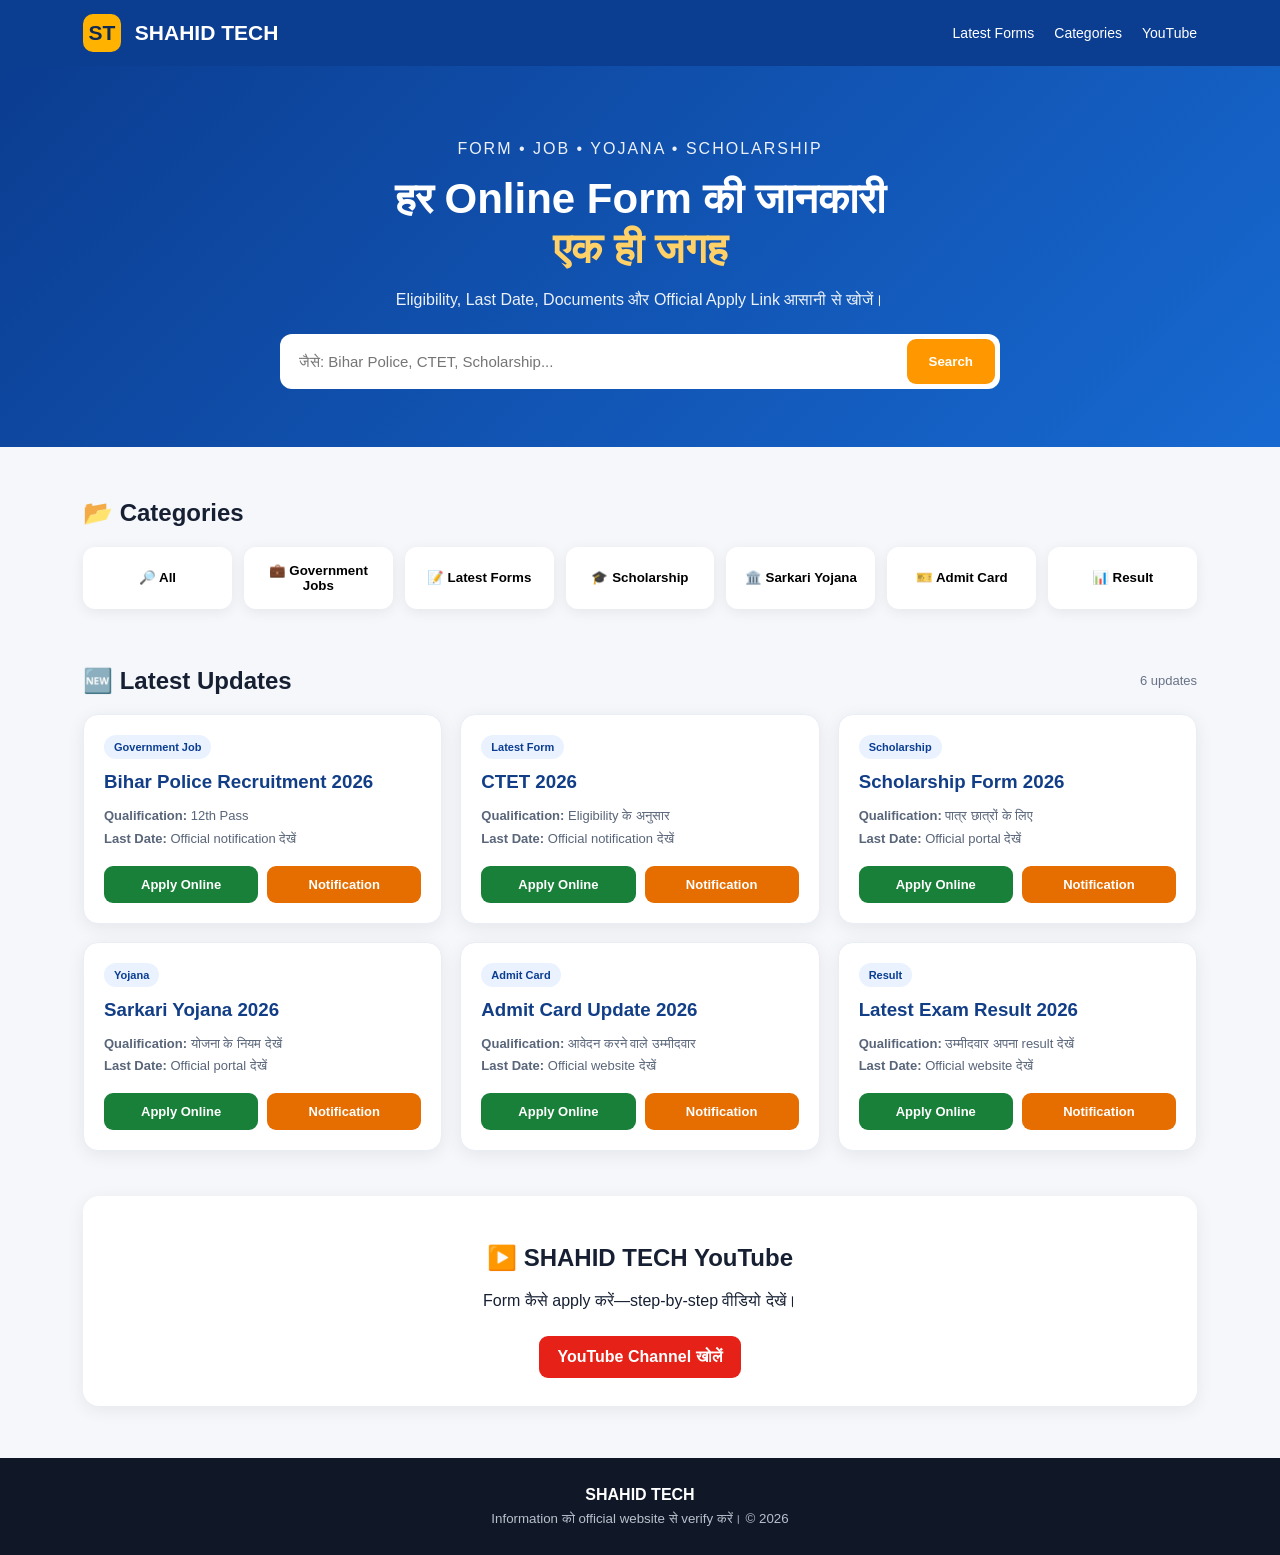
==== index.html @ 17b98d33 "Add files via upload" ====
<!doctype html>
<html lang="hi">
<head>
<meta charset="utf-8"><meta name="viewport" content="width=device-width,initial-scale=1">
<title>SHAHID TECH | Latest Forms, Jobs & Online Apply</title>
<meta name="description" content="SHAHID TECH पर Latest Forms, Government Jobs, Scholarship, Yojana, Admit Card और Results की जानकारी पाएं।">
<link rel="stylesheet" href="style.css">
</head>
<body>
<header>
  <div class="nav">
    <a class="brand" href="index.html"><span>ST</span> SHAHID TECH</a>
    <nav>
      <a href="#latest">Latest Forms</a><a href="#categories">Categories</a><a href="#youtube">YouTube</a>
    </nav>
  </div>
</header>

<section class="hero">
  <div class="hero-inner">
    <p class="tag">FORM • JOB • YOJANA • SCHOLARSHIP</p>
    <h1>हर Online Form की जानकारी<br><b>एक ही जगह</b></h1>
    <p>Eligibility, Last Date, Documents और Official Apply Link आसानी से खोजें।</p>
    <div class="search"><input id="search" placeholder="जैसे: Bihar Police, CTET, Scholarship..." oninput="filterForms()"><button onclick="filterForms()">Search</button></div>
  </div>
</section>

<main>
<section id="categories">
  <h2>📂 Categories</h2>
  <div class="cats">
    <button onclick="category('all')">🔎 All</button><button onclick="category('job')">💼 Government Jobs</button>
    <button onclick="category('form')">📝 Latest Forms</button><button onclick="category('scholarship')">🎓 Scholarship</button>
    <button onclick="category('yojana')">🏛️ Sarkari Yojana</button><button onclick="category('admit')">🎫 Admit Card</button>
    <button onclick="category('result')">📊 Result</button>
  </div>
</section>

<section id="latest">
  <div class="section-head"><h2>🆕 Latest Updates</h2><span id="count"></span></div>
  <div id="forms" class="grid"></div>
  <p id="empty" class="empty" hidden>कोई matching update नहीं मिला।</p>
</section>

<section id="youtube" class="youtube">
  <h2>▶️ SHAHID TECH YouTube</h2>
  <p>Form कैसे apply करें—step-by-step वीडियो देखें।</p>
  <a class="yt" href="#" target="_blank" rel="noopener">YouTube Channel खोलें</a>
</section>
</main>

<footer><strong>SHAHID TECH</strong><br><small>Information को official website से verify करें। © 2026</small></footer>
<script src="script.js"></script>
</body>
</html>
---- style.css ----
*{box-sizing:border-box}body{margin:0;font-family:Arial,"Noto Sans Devanagari",sans-serif;background:#f5f7fb;color:#172033}header{background:#0b3d91;color:#fff;position:sticky;top:0;z-index:5}.nav{max-width:1150px;margin:auto;padding:14px 18px;display:flex;align-items:center;justify-content:space-between}.brand{color:#fff;text-decoration:none;font-weight:800;font-size:21px}.brand span{display:inline-grid;place-items:center;background:#ffb300;color:#102a56;width:38px;height:38px;border-radius:10px;margin-right:8px}.nav nav a{color:#fff;text-decoration:none;margin-left:20px;font-size:14px}.hero{background:linear-gradient(135deg,#0b3d91,#1769d1);color:#fff;padding:58px 18px}.hero-inner{max-width:900px;margin:auto;text-align:center}.tag{font-size:12px;letter-spacing:2px;opacity:.85}.hero h1{font-size:42px;line-height:1.2;margin:12px 0}.hero h1 b{color:#ffd166}.hero p{font-size:16px;opacity:.92}.search{max-width:720px;margin:25px auto 0;display:flex;background:#fff;border-radius:12px;padding:5px}.search input{flex:1;border:0;outline:0;padding:14px;font-size:15px;border-radius:9px}.search button{border:0;background:#ff9800;color:#fff;font-weight:700;padding:0 22px;border-radius:9px}main{max-width:1150px;margin:auto;padding:32px 18px}h2{font-size:24px}.cats{display:grid;grid-template-columns:repeat(auto-fit,minmax(145px,1fr));gap:12px;margin:18px 0 38px}.cats button{border:0;background:#fff;padding:16px 8px;border-radius:12px;box-shadow:0 3px 14px #00000012;font-weight:700;cursor:pointer}.cats button:hover{background:#eaf2ff}.section-head{display:flex;justify-content:space-between;align-items:center}.section-head span{color:#687386;font-size:13px}.grid{display:grid;grid-template-columns:repeat(auto-fit,minmax(280px,1fr));gap:18px}.card{background:#fff;border-radius:15px;padding:20px;box-shadow:0 4px 18px #00000012;border:1px solid #e9edf5}.badge{display:inline-block;background:#eaf2ff;color:#0b3d91;border-radius:20px;padding:6px 10px;font-size:11px;font-weight:700}.card h3{margin:12px 0;color:#123e87}.meta{font-size:13px;line-height:1.7;color:#596579}.actions{display:flex;gap:9px;margin-top:16px}.btn{flex:1;text-align:center;text-decoration:none;padding:11px;border-radius:9px;color:#fff;font-weight:700;font-size:13px}.apply{background:#188038}.notice{background:#e66d00}.empty{text-align:center;padding:35px;color:#667085}.youtube{margin-top:45px;background:#fff;border-radius:16px;padding:28px;text-align:center;box-shadow:0 4px 18px #00000012}.yt{display:inline-block;background:#e62117;color:#fff;padding:12px 18px;border-radius:9px;text-decoration:none;font-weight:700;margin-top:10px}footer{margin-top:20px;background:#101828;color:#fff;text-align:center;padding:28px}footer small{display:block;margin-top:7px;color:#b8c0cc}@media(max-width:650px){.nav nav{display:none}.hero{padding:42px 15px}.hero h1{font-size:30px}.search button{padding:0 16px}main{padding-top:25px}}
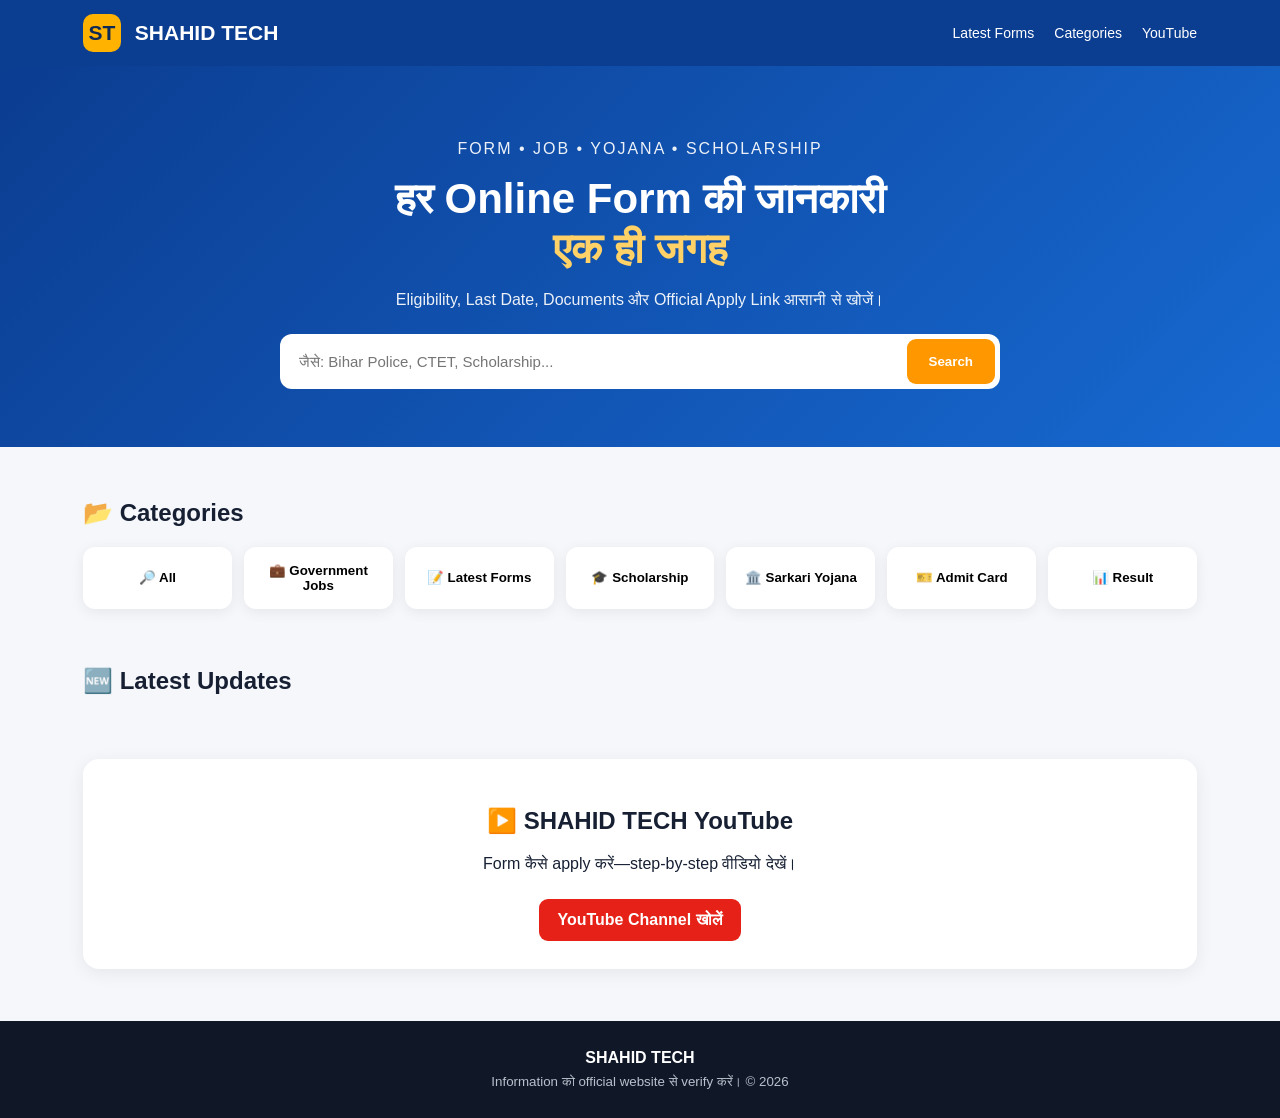
==== commit 34066ab4: "Update YouTube link in index.html" ====
--- a/index.html
+++ b/index.html
@@ -45,11 +45,11 @@
 <section id="youtube" class="youtube">
   <h2>▶️ SHAHID TECH YouTube</h2>
   <p>Form कैसे apply करें—step-by-step वीडियो देखें।</p>
-  <a class="yt" href="#" target="_blank" rel="noopener">YouTube Channel खोलें</a>
+  <a class="yt" href="https://youtube.com/@shahidtech-h2n?si=2taPfA9scJ4U2Pff" target="_blank" rel="noopener">YouTube Channel खोलें</a>
 </section>
 </main>
 
 <footer><strong>SHAHID TECH</strong><br><small>Information को official website से verify करें। © 2026</small></footer>
 <script src="script.js"></script>
 </body>
-</html>+</html>
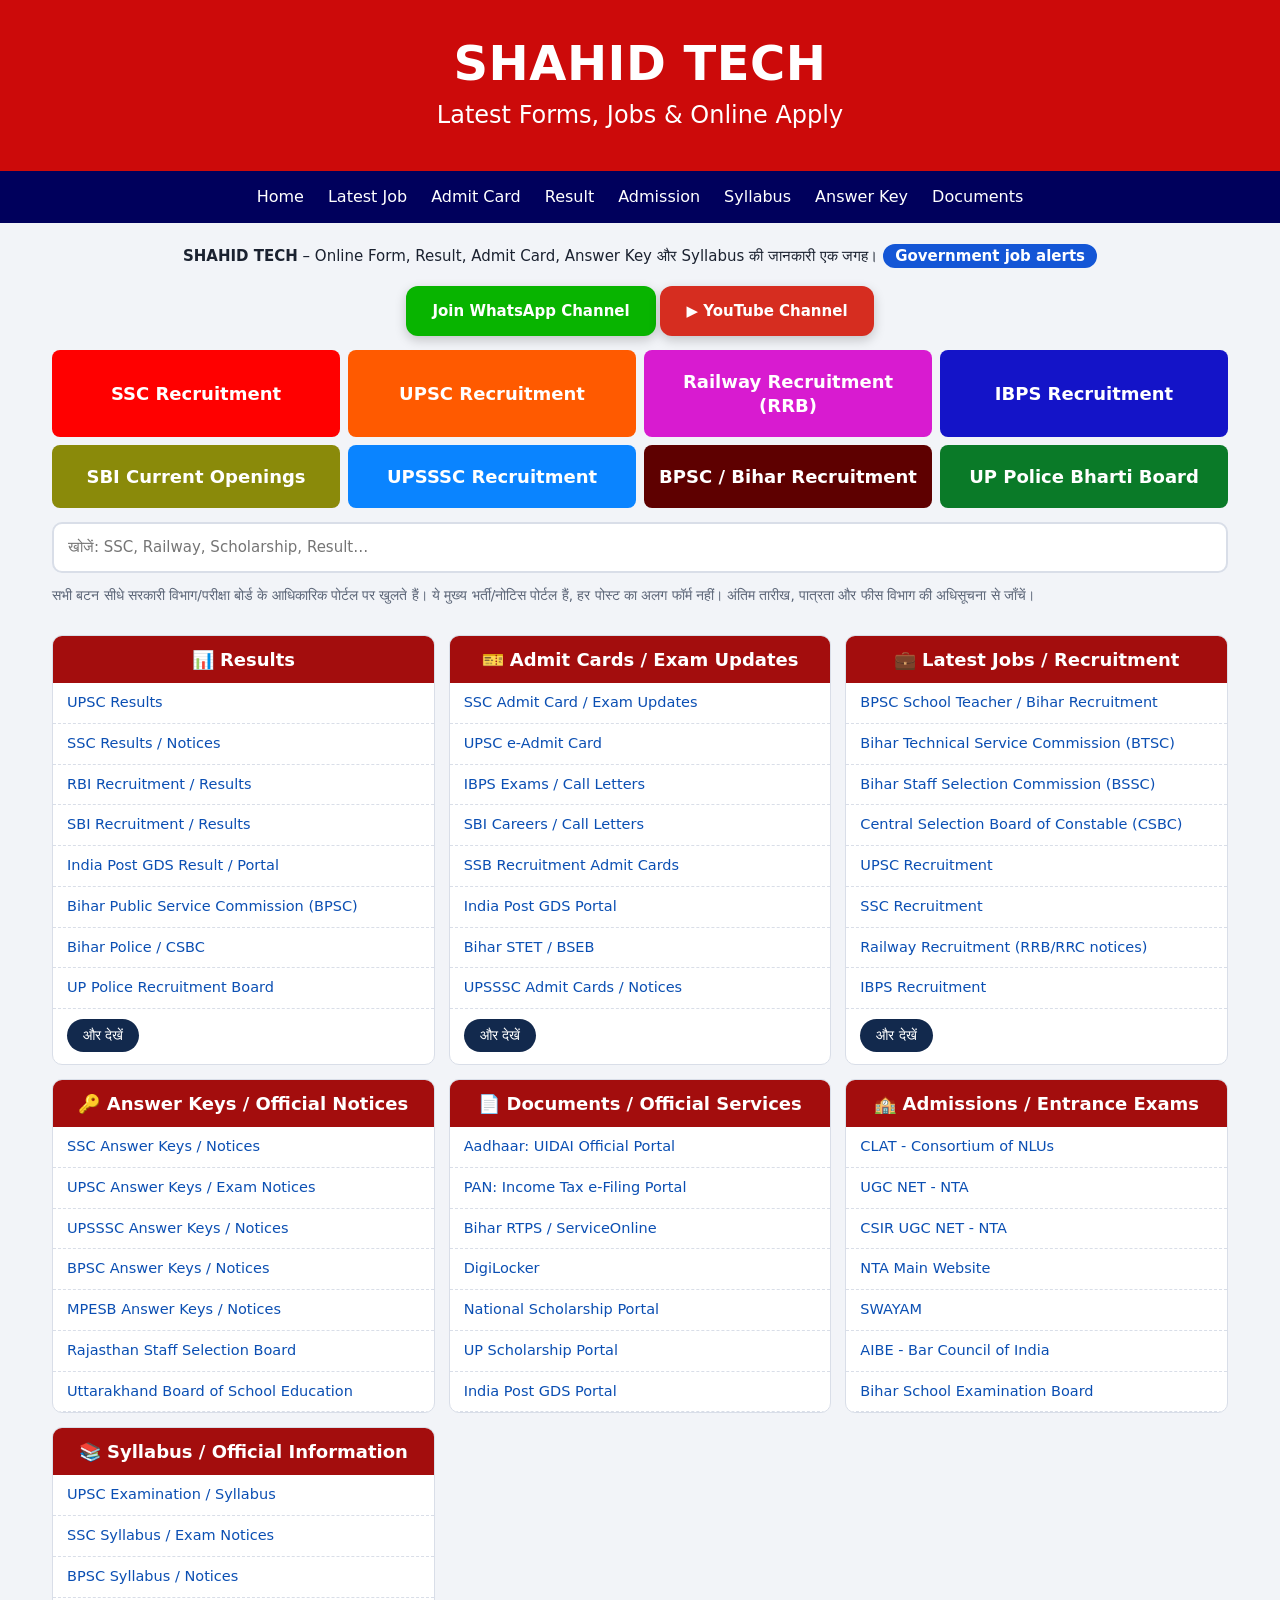
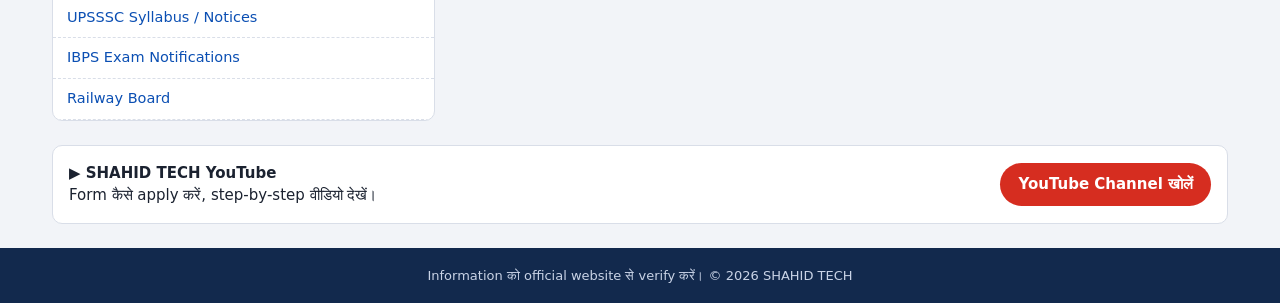
==== commit 0930bc31: "Add files via upload" ====
--- a/index.html
+++ b/index.html
@@ -1,55 +1,462 @@
-<!doctype html>
+<!DOCTYPE html>
 <html lang="hi">
 <head>
-<meta charset="utf-8"><meta name="viewport" content="width=device-width,initial-scale=1">
+<meta charset="utf-8">
+<meta name="viewport" content="width=device-width,initial-scale=1,viewport-fit=cover">
 <title>SHAHID TECH | Latest Forms, Jobs & Online Apply</title>
 <meta name="description" content="SHAHID TECH पर Latest Forms, Government Jobs, Scholarship, Yojana, Admit Card और Results की जानकारी पाएं।">
-<link rel="stylesheet" href="style.css">
+<style>
+:root{--bg:#f2f4f8;--card:#fff;--ink:#1b2230;--mute:#5b6577;--line:#d9dee8;--brand:#12294d;--accent:#e8a317;--link:#0b4fb3}
+*{box-sizing:border-box}
+:root{padding-top:env(safe-area-inset-top,0px);padding-bottom:env(safe-area-inset-bottom,0px)}
+html{scroll-padding-top:calc(60px + env(safe-area-inset-top,0px))}
+html{scroll-behavior:smooth;scroll-padding-top:60px}
+body{margin:0;background:var(--bg);color:var(--ink);font:15px/1.5 "Noto Sans Devanagari","Mukta",system-ui,-apple-system,"Segoe UI",sans-serif}
+a{color:var(--link);text-decoration:none}
+a:hover{text-decoration:underline}
+a:focus-visible,input:focus-visible,button:focus-visible{outline:3px solid var(--accent);outline-offset:2px}
+.top{background:#cc0a0a;color:#fff;text-align:center;padding:36px 12px 38px}
+.top h1{margin:0;font-size:clamp(30px,7vw,48px);font-weight:600;letter-spacing:.5px;line-height:1.15}
+.top p{margin:6px 0 0;font-size:clamp(16px,3.5vw,24px)}
+nav.menu{background:#00005c;display:flex;justify-content:center;overflow-x:auto;scrollbar-width:none;position:sticky;top:env(safe-area-inset-top,0px);z-index:5}
+nav.menu a{color:#fff;padding:14px 12px;white-space:nowrap;font-size:16px}
+nav.menu a:hover{background:#ffffff26;text-decoration:none}
+.hero{text-align:center}
+.tag{margin:6px 0 12px;font-size:15px}
+.pill{background:#1456d6;color:#fff;border-radius:999px;padding:3px 12px;font-weight:700;white-space:nowrap}
+.pill:hover{text-decoration:none;opacity:.9}
+.green{display:inline-block;background:#08b400;color:#fff;padding:14px 26px;border-radius:12px;font-weight:600;box-shadow:0 4px 12px #0003;margin:6px 0 14px}
+.green:hover{text-decoration:none;opacity:.92}
+.note{margin:0 0 14px;color:var(--mute);font-size:13.5px;text-align:left}
+.tiles{display:grid;grid-template-columns:repeat(4,1fr);gap:8px;margin-bottom:14px}
+.tiles a{color:#fff;font-weight:700;font-size:clamp(14px,2.2vw,18px);line-height:1.3;padding:20px 8px;border-radius:8px;display:flex;align-items:center;justify-content:center;text-align:center}
+.tiles a:hover{text-decoration:none;filter:brightness(1.1)}
+@media (max-width:600px){.tiles{grid-template-columns:repeat(2,1fr)}nav.menu{justify-content:flex-start}}
+.hero{max-width:1200px;margin:auto;padding:16px 12px 8px}
+.search{display:flex;gap:8px}
+.search input{flex:1;font:inherit;padding:12px 14px;border:2px solid var(--line);border-radius:10px;background:#fff}
+.search input:focus{border-color:var(--brand)}
+main{max-width:1200px;margin:auto;padding:8px 12px 24px}
+#grid{display:grid;grid-template-columns:repeat(3,1fr);gap:14px}
+@media (max-width:900px){#grid{grid-template-columns:repeat(2,1fr)}}
+@media (max-width:600px){#grid{grid-template-columns:1fr}}
+section{background:var(--card);border:1px solid var(--line);border-radius:10px;overflow:hidden;display:flex;flex-direction:column}
+section h2{margin:0;padding:10px 14px;color:#fff;font-size:18px;text-align:center}
+ul{list-style:none;margin:0;padding:0;flex:1}
+li{border-bottom:1px dashed var(--line)}
+li a{display:block;padding:9px 14px;font-size:14.5px}
+li a:hover{background:#f3f7ff}
+.new{background:#d62d20;color:#fff;font-size:11px;padding:1px 6px;border-radius:4px;margin-left:6px;vertical-align:middle}
+.more{margin:10px 14px 12px;align-self:flex-start;font:inherit;font-size:14px;background:var(--brand);color:#fff;border:0;border-radius:999px;padding:6px 16px;cursor:pointer}
+.empty{display:none;text-align:center;padding:30px;color:var(--mute)}
+.yt{max-width:1200px;margin:0 auto 24px;padding:0 12px}
+.yt div{background:var(--card);border:1px solid var(--line);border-radius:10px;padding:16px;display:flex;flex-wrap:wrap;gap:12px;align-items:center;justify-content:space-between}
+.btn{background:#d62d20;color:#fff;padding:10px 18px;border-radius:999px;font-weight:700}
+.btn:hover{text-decoration:none;opacity:.92}
+footer{background:var(--brand);color:#c9d3e6;text-align:center;padding:18px 12px;font-size:13px}
+footer a{color:#fff}
+@media (prefers-reduced-motion:reduce){html{scroll-behavior:auto}}
+</style>
 </head>
-<body>
-<header>
-  <div class="nav">
-    <a class="brand" href="index.html"><span>ST</span> SHAHID TECH</a>
-    <nav>
-      <a href="#latest">Latest Forms</a><a href="#categories">Categories</a><a href="#youtube">YouTube</a>
-    </nav>
-  </div>
-</header>
-
-<section class="hero">
-  <div class="hero-inner">
-    <p class="tag">FORM • JOB • YOJANA • SCHOLARSHIP</p>
-    <h1>हर Online Form की जानकारी<br><b>एक ही जगह</b></h1>
-    <p>Eligibility, Last Date, Documents और Official Apply Link आसानी से खोजें।</p>
-    <div class="search"><input id="search" placeholder="जैसे: Bihar Police, CTET, Scholarship..." oninput="filterForms()"><button onclick="filterForms()">Search</button></div>
-  </div>
-</section>
+<body id="top">
+<header class="top"><h1>SHAHID TECH</h1><p>Latest Forms, Jobs &amp; Online Apply</p></header>
+<nav class="menu" id="nav"><a href="#top">Home</a><a href="#jobs">Latest Job</a><a href="#admit">Admit Card</a><a href="#results">Result</a><a href="#admission">Admission</a><a href="#syllabus">Syllabus</a><a href="#answer">Answer Key</a><a href="#docs">Documents</a></nav>
+
+<div class="hero">
+<p class="tag"><b>SHAHID TECH</b> – Online Form, Result, Admit Card, Answer Key और Syllabus की जानकारी एक जगह। <a class="pill" href="#jobs">Government job alerts</a></p>
+<a class="green" href="https://whatsapp.com/channel/0029VbBQsKf0waju36r2K60p" target="_blank" rel="noopener">Join WhatsApp Channel</a> <a class="green" style="background:#d62d20" href="https://youtube.com/@shahidtech-h2n?si=2taPfA9scJ4U2Pff" target="_blank" rel="noopener">▶️ YouTube Channel</a>
+<div class="tiles"><a href="https://ssc.gov.in/" style="background:#ff0000" target="_blank" rel="noopener">SSC Recruitment</a><a href="https://upsc.gov.in/" style="background:#ff5a00" target="_blank" rel="noopener">UPSC Recruitment</a><a href="https://indianrailways.gov.in/railwayboard/" style="background:#d81bd0" target="_blank" rel="noopener">Railway Recruitment (RRB)</a><a href="https://www.ibps.in/" style="background:#1414c8" target="_blank" rel="noopener">IBPS Recruitment</a><a href="https://sbi.bank.in/web/careers/current-openings" style="background:#8a8a0a" target="_blank" rel="noopener">SBI Current Openings</a><a href="https://upsssc.gov.in/" style="background:#0a84ff" target="_blank" rel="noopener">UPSSSC Recruitment</a><a href="https://bpsc.bihar.gov.in/" style="background:#5e0000" target="_blank" rel="noopener">BPSC / Bihar Recruitment</a><a href="https://uppbpb.gov.in/" style="background:#0a7a28" target="_blank" rel="noopener">UP Police Bharti Board</a></div>
+<div class="search"><input id="q" type="search" placeholder="खोजें: SSC, Railway, Scholarship, Result…" aria-label="खोजें"></div>
+<p class="note" style="margin-top:12px">सभी बटन सीधे सरकारी विभाग/परीक्षा बोर्ड के आधिकारिक पोर्टल पर खुलते हैं। ये मुख्य भर्ती/नोटिस पोर्टल हैं, हर पोस्ट का अलग फॉर्म नहीं। अंतिम तारीख, पात्रता और फीस विभाग की अधिसूचना से जाँचें।</p>
+</div>
 
 <main>
-<section id="categories">
-  <h2>📂 Categories</h2>
-  <div class="cats">
-    <button onclick="category('all')">🔎 All</button><button onclick="category('job')">💼 Government Jobs</button>
-    <button onclick="category('form')">📝 Latest Forms</button><button onclick="category('scholarship')">🎓 Scholarship</button>
-    <button onclick="category('yojana')">🏛️ Sarkari Yojana</button><button onclick="category('admit')">🎫 Admit Card</button>
-    <button onclick="category('result')">📊 Result</button>
-  </div>
-</section>
-
-<section id="latest">
-  <div class="section-head"><h2>🆕 Latest Updates</h2><span id="count"></span></div>
-  <div id="forms" class="grid"></div>
-  <p id="empty" class="empty" hidden>कोई matching update नहीं मिला।</p>
-</section>
-
-<section id="youtube" class="youtube">
-  <h2>▶️ SHAHID TECH YouTube</h2>
-  <p>Form कैसे apply करें—step-by-step वीडियो देखें।</p>
-  <a class="yt" href="https://youtube.com/@shahidtech-h2n?si=2taPfA9scJ4U2Pff" target="_blank" rel="noopener">YouTube Channel खोलें</a>
-</section>
+<div id="grid"></div>
+<p class="empty" id="empty">कुछ नहीं मिला। दूसरा शब्द खोजकर देखें।</p>
 </main>
 
-<footer><strong>SHAHID TECH</strong><br><small>Information को official website से verify करें। © 2026</small></footer>
-<script src="script.js"></script>
+<div class="yt"><div>
+<span><b>▶️ SHAHID TECH YouTube</b><br>Form कैसे apply करें, step-by-step वीडियो देखें।</span>
+<a class="btn" href="https://youtube.com/@shahidtech-h2n?si=2taPfA9scJ4U2Pff" target="_blank" rel="noopener">YouTube Channel खोलें</a>
+</div></div>
+
+<footer>Information को official website से verify करें। © 2026 SHAHID TECH</footer>
+
+<script>
+/* ===== यहाँ अपनी पोस्ट जोड़ें =====
+   हर पोस्ट: ["टाइटल", "लिंक", true]  (true = "नया" बैज, ज़रूरी नहीं)
+   नई पोस्ट सबसे ऊपर डालें। नीचे के लिंक Official साइट के हैं, इन्हें असली पोस्ट के लिंक से बदलें। */
+const DATA = [
+ {
+  "id": "results",
+  "h": "📊 Results",
+  "p": [
+   [
+    "UPSC Results",
+    "https://upsc.gov.in/examinations/results"
+   ],
+   [
+    "SSC Results / Notices",
+    "https://ssc.gov.in/"
+   ],
+   [
+    "RBI Recruitment / Results",
+    "https://opportunities.rbi.org.in/Scripts/Vacancies.aspx"
+   ],
+   [
+    "SBI Recruitment / Results",
+    "https://sbi.bank.in/web/careers/current-openings"
+   ],
+   [
+    "India Post GDS Result / Portal",
+    "https://www.indiapost.gov.in/gdsonlineengagement"
+   ],
+   [
+    "Bihar Public Service Commission (BPSC)",
+    "https://bpsc.bihar.gov.in/"
+   ],
+   [
+    "Bihar Police / CSBC",
+    "https://csbc.bihar.gov.in/"
+   ],
+   [
+    "UP Police Recruitment Board",
+    "https://uppbpb.gov.in/"
+   ],
+   [
+    "DSSSB Results / Notices",
+    "https://dsssb.delhi.gov.in/"
+   ],
+   [
+    "HPSC Results / Notices",
+    "https://hpsc.gov.in/"
+   ],
+   [
+    "UPSSSC Results / Notices",
+    "https://upsssc.gov.in/"
+   ]
+  ]
+ },
+ {
+  "id": "admit",
+  "h": "🎫 Admit Cards / Exam Updates",
+  "p": [
+   [
+    "SSC Admit Card / Exam Updates",
+    "https://ssc.gov.in/"
+   ],
+   [
+    "UPSC e-Admit Card",
+    "https://upsconline.nic.in/"
+   ],
+   [
+    "IBPS Exams / Call Letters",
+    "https://www.ibps.in/"
+   ],
+   [
+    "SBI Careers / Call Letters",
+    "https://sbi.bank.in/web/careers/current-openings"
+   ],
+   [
+    "SSB Recruitment Admit Cards",
+    "https://www.recruitment.ssb.gov.in/AdmitCardUrl"
+   ],
+   [
+    "India Post GDS Portal",
+    "https://www.indiapost.gov.in/gdsonlineengagement"
+   ],
+   [
+    "Bihar STET / BSEB",
+    "https://secondary.biharboardonline.com/"
+   ],
+   [
+    "UPSSSC Admit Cards / Notices",
+    "https://upsssc.gov.in/"
+   ],
+   [
+    "MPPSC Admit Cards / Notices",
+    "https://mppsc.mp.gov.in/"
+   ],
+   [
+    "ISRO Careers / Recruitment",
+    "https://www.isro.gov.in/Careers.html"
+   ],
+   [
+    "Railway Recruitment Board (Indian Railways)",
+    "https://indianrailways.gov.in/railwayboard/"
+   ]
+  ]
+ },
+ {
+  "id": "jobs",
+  "h": "💼 Latest Jobs / Recruitment",
+  "p": [
+   [
+    "BPSC School Teacher / Bihar Recruitment",
+    "https://bpsc.bihar.gov.in/"
+   ],
+   [
+    "Bihar Technical Service Commission (BTSC)",
+    "https://btsc.bihar.gov.in/"
+   ],
+   [
+    "Bihar Staff Selection Commission (BSSC)",
+    "https://bssc.bihar.gov.in/"
+   ],
+   [
+    "Central Selection Board of Constable (CSBC)",
+    "https://csbc.bihar.gov.in/"
+   ],
+   [
+    "UPSC Recruitment",
+    "https://upsc.gov.in/"
+   ],
+   [
+    "SSC Recruitment",
+    "https://ssc.gov.in/"
+   ],
+   [
+    "Railway Recruitment (RRB/RRC notices)",
+    "https://indianrailways.gov.in/railwayboard/"
+   ],
+   [
+    "IBPS Recruitment",
+    "https://www.ibps.in/"
+   ],
+   [
+    "SBI Current Openings",
+    "https://sbi.bank.in/web/careers/current-openings"
+   ],
+   [
+    "RBI Vacancies",
+    "https://opportunities.rbi.org.in/Scripts/Vacancies.aspx"
+   ],
+   [
+    "UPSSSC Recruitment",
+    "https://upsssc.gov.in/"
+   ],
+   [
+    "Haryana Public Service Commission",
+    "https://hpsc.gov.in/"
+   ],
+   [
+    "Rajasthan Staff Selection Board",
+    "https://rssb.rajasthan.gov.in/"
+   ],
+   [
+    "UKSSSC Recruitment",
+    "https://sssc.uk.gov.in/"
+   ],
+   [
+    "DSSSB Recruitment",
+    "https://dsssb.delhi.gov.in/"
+   ],
+   [
+    "BHEL Careers",
+    "https://careers.bhel.in/"
+   ],
+   [
+    "ISRO Careers",
+    "https://www.isro.gov.in/Careers.html"
+   ],
+   [
+    "Assam Rifles Recruitment",
+    "https://assamrifles.gov.in/"
+   ],
+   [
+    "Supreme Court of India Recruitment / Notices",
+    "https://www.sci.gov.in/"
+   ],
+   [
+    "National Career Service - Government Job Vacancies",
+    "https://www.ncs.gov.in/pages/govt-job-vacancies.aspx"
+   ]
+  ]
+ },
+ {
+  "id": "answer",
+  "h": "🔑 Answer Keys / Official Notices",
+  "p": [
+   [
+    "SSC Answer Keys / Notices",
+    "https://ssc.gov.in/"
+   ],
+   [
+    "UPSC Answer Keys / Exam Notices",
+    "https://upsc.gov.in/"
+   ],
+   [
+    "UPSSSC Answer Keys / Notices",
+    "https://upsssc.gov.in/"
+   ],
+   [
+    "BPSC Answer Keys / Notices",
+    "https://bpsc.bihar.gov.in/"
+   ],
+   [
+    "MPESB Answer Keys / Notices",
+    "https://esb.mp.gov.in/"
+   ],
+   [
+    "Rajasthan Staff Selection Board",
+    "https://rssb.rajasthan.gov.in/"
+   ],
+   [
+    "Uttarakhand Board of School Education",
+    "https://ubse.uk.gov.in/"
+   ]
+  ]
+ },
+ {
+  "id": "docs",
+  "h": "📄 Documents / Official Services",
+  "p": [
+   [
+    "Aadhaar: UIDAI Official Portal",
+    "https://uidai.gov.in/"
+   ],
+   [
+    "PAN: Income Tax e-Filing Portal",
+    "https://www.incometax.gov.in/iec/foportal/"
+   ],
+   [
+    "Bihar RTPS / ServiceOnline",
+    "https://serviceonline.bihar.gov.in/"
+   ],
+   [
+    "DigiLocker",
+    "https://www.digilocker.gov.in/"
+   ],
+   [
+    "National Scholarship Portal",
+    "https://scholarships.gov.in/"
+   ],
+   [
+    "UP Scholarship Portal",
+    "https://scholarship.up.gov.in/"
+   ],
+   [
+    "India Post GDS Portal",
+    "https://www.indiapost.gov.in/gdsonlineengagement"
+   ]
+  ]
+ },
+ {
+  "id": "admission",
+  "h": "🏫 Admissions / Entrance Exams",
+  "p": [
+   [
+    "CLAT - Consortium of NLUs",
+    "https://consortiumofnlus.ac.in/"
+   ],
+   [
+    "UGC NET - NTA",
+    "https://ugcnet.nta.ac.in/"
+   ],
+   [
+    "CSIR UGC NET - NTA",
+    "https://csirnet.nta.ac.in/"
+   ],
+   [
+    "NTA Main Website",
+    "https://nta.ac.in/"
+   ],
+   [
+    "SWAYAM",
+    "https://swayam.gov.in/"
+   ],
+   [
+    "AIBE - Bar Council of India",
+    "https://www.allindiabarexamination.com/"
+   ],
+   [
+    "Bihar School Examination Board",
+    "https://biharboardonline.bihar.gov.in/"
+   ]
+  ]
+ },
+ {
+  "id": "syllabus",
+  "h": "📚 Syllabus / Official Information",
+  "p": [
+   [
+    "UPSC Examination / Syllabus",
+    "https://upsc.gov.in/"
+   ],
+   [
+    "SSC Syllabus / Exam Notices",
+    "https://ssc.gov.in/"
+   ],
+   [
+    "BPSC Syllabus / Notices",
+    "https://bpsc.bihar.gov.in/"
+   ],
+   [
+    "UPSSSC Syllabus / Notices",
+    "https://upsssc.gov.in/"
+   ],
+   [
+    "IBPS Exam Notifications",
+    "https://www.ibps.in/"
+   ],
+   [
+    "Railway Board",
+    "https://indianrailways.gov.in/railwayboard/"
+   ]
+  ]
+ }
+];
+const LIMIT = 8;
+const ORDER = ["results","admit","jobs","answer","docs","admission","syllabus"];
+DATA.sort((a,b)=>ORDER.indexOf(a.id)-ORDER.indexOf(b.id));
+const RED = "#a30d0d";
+const $ = s => document.querySelector(s);
+const grid = $("#grid");
+
+DATA.forEach(s => {
+  const sec = document.createElement("section");
+  sec.id = s.id;
+  sec.innerHTML = '<h2 style="background:' + RED + '">' + s.h + '</h2><ul></ul>';
+  const ul = sec.querySelector("ul");
+  s.p.forEach((p, i) => {
+    const li = document.createElement("li");
+    if (i >= LIMIT) li.hidden = true, li.dataset.extra = "1";
+    const a = document.createElement("a");
+    a.href = p[1]; a.target = "_blank"; a.rel = "noopener";
+    a.textContent = p[0];
+    if (p[2]) { const n = document.createElement("span"); n.className = "new"; n.textContent = "नया"; a.append(n); }
+    li.append(a); ul.append(li);
+  });
+  if (s.p.length > LIMIT) {
+    const b = document.createElement("button");
+    b.className = "more"; b.textContent = "और देखें";
+    b.onclick = () => {
+      const open = b.dataset.open !== "1";
+      ul.querySelectorAll("[data-extra]").forEach(li => li.hidden = !open);
+      b.dataset.open = open ? "1" : "0";
+      b.textContent = open ? "कम दिखाएं" : "और देखें";
+    };
+    sec.append(b);
+  }
+  grid.append(sec);
+});
+
+$("#q").addEventListener("input", e => {
+  const q = e.target.value.trim().toLowerCase();
+  let total = 0;
+  grid.querySelectorAll("section").forEach(sec => {
+    let n = 0;
+    sec.querySelectorAll("li").forEach(li => {
+      const hit = !q || li.textContent.toLowerCase().includes(q);
+      li.hidden = !hit || (!q && li.dataset.extra && sec.querySelector(".more")?.dataset.open !== "1");
+      if (hit) n++;
+    });
+    sec.style.display = n ? "" : "none";
+    const m = sec.querySelector(".more"); if (m) m.hidden = !!q;
+    total += n;
+  });
+  $("#empty").style.display = total ? "none" : "block";
+});
+</script>
 </body>
 </html>
